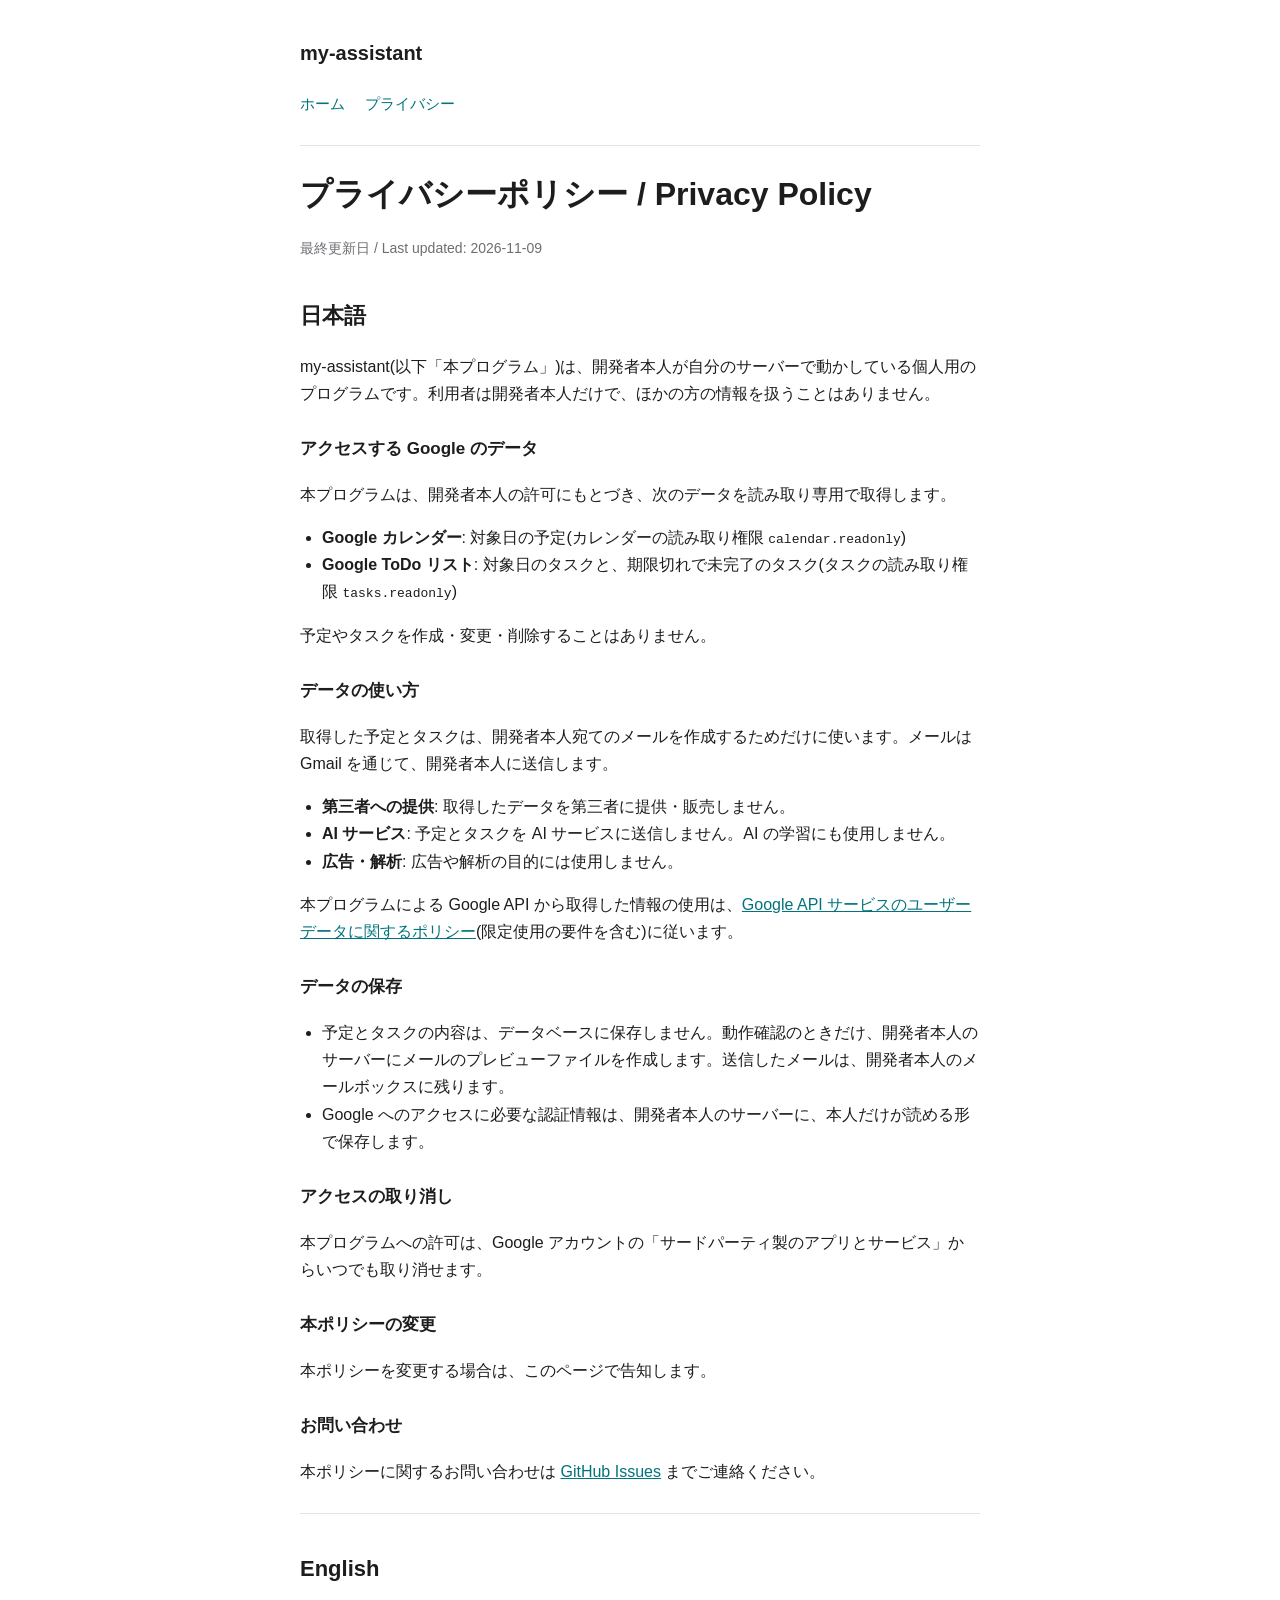
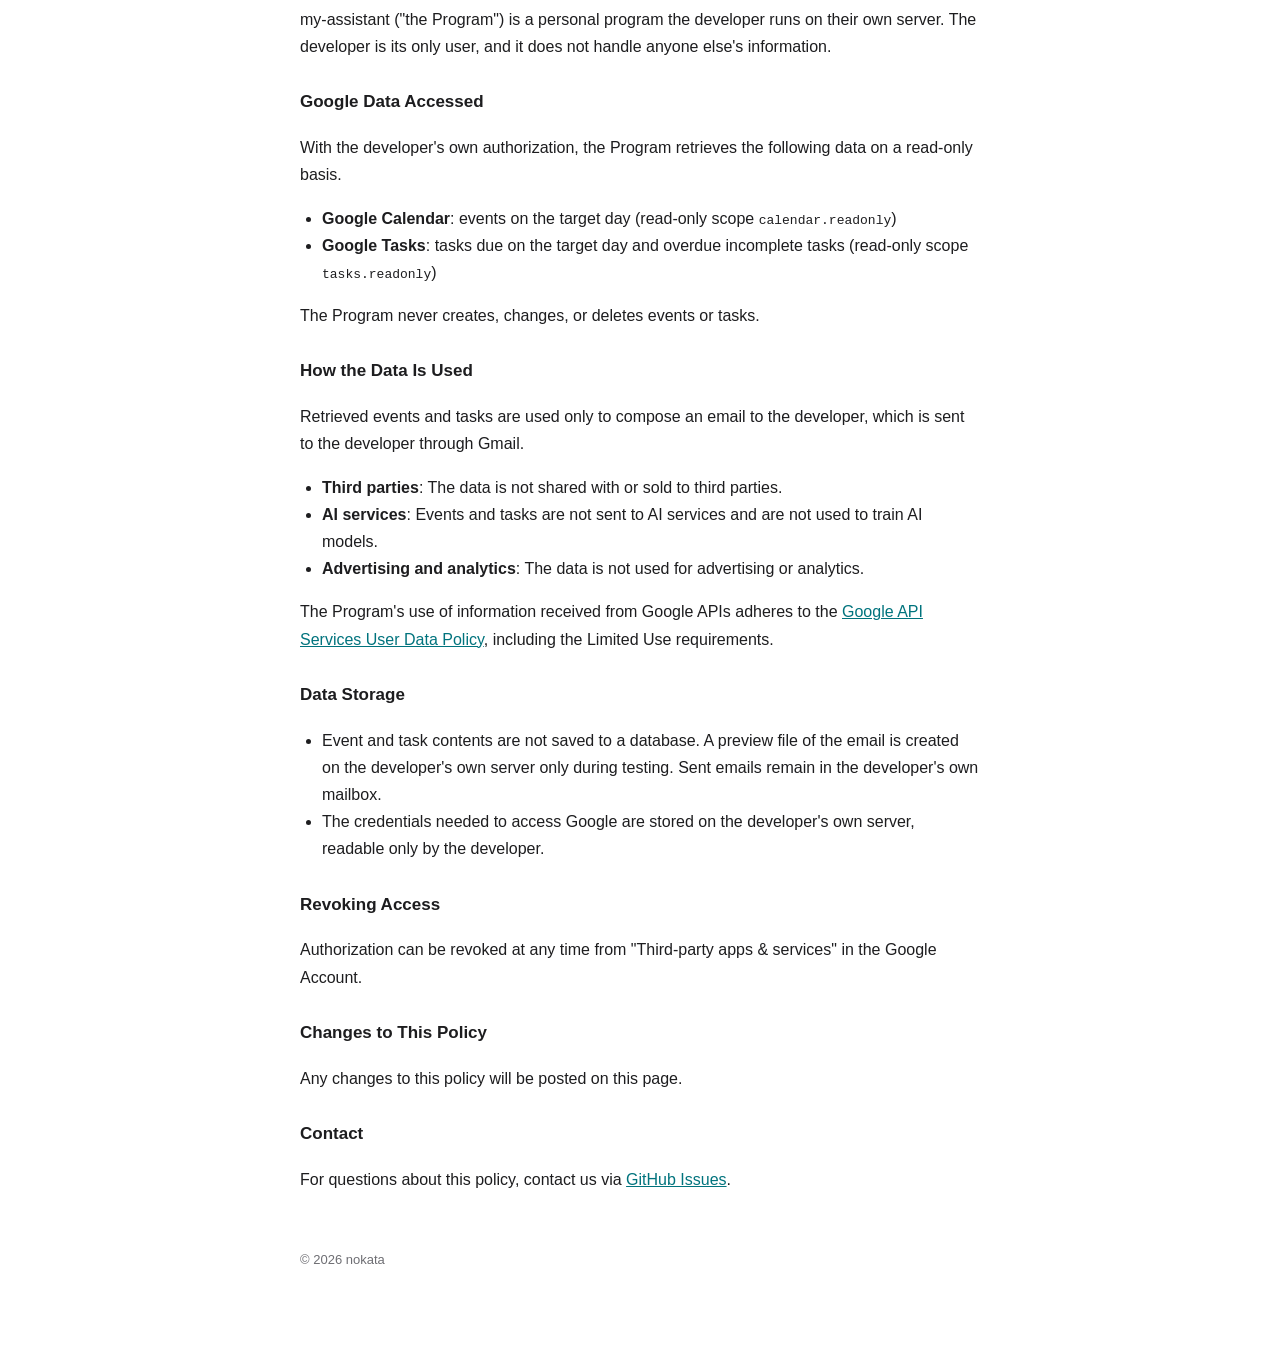
==== privacy.html @ a87ec619 "Add home and privacy policy pages Co-Authored-By: Claude Opus 5.5 <noreply@anthropic.com>" ====
<!doctype html>
<html lang="ja">
<head>
<meta charset="utf-8">
<meta name="viewport" content="width=device-width, initial-scale=1">
<title>my-assistant — プライバシーポリシー / Privacy Policy</title>
<link rel="stylesheet" href="style.css">
</head>
<body>
<div class="wrap">
  <header class="site">
    <h1>my-assistant</h1>
  </header>
  <nav>
    <a href="index.html">ホーム</a>
    <a href="privacy.html">プライバシー</a>
  </nav>
  <hr>

  <h1>プライバシーポリシー / Privacy Policy</h1>
  <p class="muted">最終更新日 / Last updated: 2026-11-09</p>

  <h2>日本語</h2>
  <p>my-assistant(以下「本プログラム」)は、開発者本人が自分のサーバーで動かしている個人用のプログラムです。利用者は開発者本人だけで、ほかの方の情報を扱うことはありません。</p>

  <h3>アクセスする Google のデータ</h3>
  <p>本プログラムは、開発者本人の許可にもとづき、次のデータを読み取り専用で取得します。</p>
  <ul>
    <li><strong>Google カレンダー</strong>: 対象日の予定(カレンダーの読み取り権限 <code>calendar.readonly</code>)</li>
    <li><strong>Google ToDo リスト</strong>: 対象日のタスクと、期限切れで未完了のタスク(タスクの読み取り権限 <code>tasks.readonly</code>)</li>
  </ul>
  <p>予定やタスクを作成・変更・削除することはありません。</p>

  <h3>データの使い方</h3>
  <p>取得した予定とタスクは、開発者本人宛てのメールを作成するためだけに使います。メールは Gmail を通じて、開発者本人に送信します。</p>
  <ul>
    <li><strong>第三者への提供</strong>: 取得したデータを第三者に提供・販売しません。</li>
    <li><strong>AI サービス</strong>: 予定とタスクを AI サービスに送信しません。AI の学習にも使用しません。</li>
    <li><strong>広告・解析</strong>: 広告や解析の目的には使用しません。</li>
  </ul>
  <p>本プログラムによる Google API から取得した情報の使用は、<a href="https://developers.google.com/terms/api-services-user-data-policy">Google API サービスのユーザーデータに関するポリシー</a>(限定使用の要件を含む)に従います。</p>

  <h3>データの保存</h3>
  <ul>
    <li>予定とタスクの内容は、データベースに保存しません。動作確認のときだけ、開発者本人のサーバーにメールのプレビューファイルを作成します。送信したメールは、開発者本人のメールボックスに残ります。</li>
    <li>Google へのアクセスに必要な認証情報は、開発者本人のサーバーに、本人だけが読める形で保存します。</li>
  </ul>

  <h3>アクセスの取り消し</h3>
  <p>本プログラムへの許可は、Google アカウントの「サードパーティ製のアプリとサービス」からいつでも取り消せます。</p>

  <h3>本ポリシーの変更</h3>
  <p>本ポリシーを変更する場合は、このページで告知します。</p>

  <h3>お問い合わせ</h3>
  <p>本ポリシーに関するお問い合わせは <a href="https://github.com/my-assistant-app/my-assistant-app.github.io/issues">GitHub Issues</a> までご連絡ください。</p>

  <hr>

  <h2>English</h2>
  <p>my-assistant ("the Program") is a personal program the developer runs on their own server. The developer is its only user, and it does not handle anyone else's information.</p>

  <h3>Google Data Accessed</h3>
  <p>With the developer's own authorization, the Program retrieves the following data on a read-only basis.</p>
  <ul>
    <li><strong>Google Calendar</strong>: events on the target day (read-only scope <code>calendar.readonly</code>)</li>
    <li><strong>Google Tasks</strong>: tasks due on the target day and overdue incomplete tasks (read-only scope <code>tasks.readonly</code>)</li>
  </ul>
  <p>The Program never creates, changes, or deletes events or tasks.</p>

  <h3>How the Data Is Used</h3>
  <p>Retrieved events and tasks are used only to compose an email to the developer, which is sent to the developer through Gmail.</p>
  <ul>
    <li><strong>Third parties</strong>: The data is not shared with or sold to third parties.</li>
    <li><strong>AI services</strong>: Events and tasks are not sent to AI services and are not used to train AI models.</li>
    <li><strong>Advertising and analytics</strong>: The data is not used for advertising or analytics.</li>
  </ul>
  <p>The Program's use of information received from Google APIs adheres to the <a href="https://developers.google.com/terms/api-services-user-data-policy">Google API Services User Data Policy</a>, including the Limited Use requirements.</p>

  <h3>Data Storage</h3>
  <ul>
    <li>Event and task contents are not saved to a database. A preview file of the email is created on the developer's own server only during testing. Sent emails remain in the developer's own mailbox.</li>
    <li>The credentials needed to access Google are stored on the developer's own server, readable only by the developer.</li>
  </ul>

  <h3>Revoking Access</h3>
  <p>Authorization can be revoked at any time from "Third-party apps &amp; services" in the Google Account.</p>

  <h3>Changes to This Policy</h3>
  <p>Any changes to this policy will be posted on this page.</p>

  <h3>Contact</h3>
  <p>For questions about this policy, contact us via <a href="https://github.com/my-assistant-app/my-assistant-app.github.io/issues">GitHub Issues</a>.</p>

  <footer>© 2026 nokata</footer>
</div>
</body>
</html>
---- style.css ----
:root {
  --bg: #ffffff;
  --fg: #1d1d1f;
  --muted: #6e6e73;
  --accent: #00737D;
  --gold: #E07A00;
  --card: #f5f5f7;
  --border: #e3e3e8;
}
@media (prefers-color-scheme: dark) {
  :root {
    --bg: #0f1220;
    --fg: #f2f2f5;
    --muted: #a1a1aa;
    --accent: #2BB8C2;
    --gold: #FFB81C;
    --card: #181c2e;
    --border: #2a2f45;
  }
}
* { box-sizing: border-box; }
html { -webkit-text-size-adjust: 100%; }
body {
  margin: 0;
  font-family: -apple-system, BlinkMacSystemFont, "Hiragino Kaku Gothic ProN", "Segoe UI", Roboto, sans-serif;
  line-height: 1.7;
  color: var(--fg);
  background: var(--bg);
  -webkit-font-smoothing: antialiased;
}
.wrap { max-width: 720px; margin: 0 auto; padding: 32px 20px 80px; }
header.site { display: flex; align-items: center; gap: 14px; padding: 8px 0 24px; }
header.site img { width: 44px; height: 44px; border-radius: 10px; border: 1px solid var(--border); }
header.site h1 { font-size: 20px; margin: 0; }
nav a { color: var(--accent); text-decoration: none; margin-right: 16px; font-size: 15px; }
nav a:hover { text-decoration: underline; }
hr { border: none; border-top: 1px solid var(--border); margin: 28px 0; }
h1 { line-height: 1.3; }
h2 { font-size: 22px; margin-top: 36px; }
h3 { font-size: 17px; margin-top: 28px; }
a { color: var(--accent); }
.muted { color: var(--muted); font-size: 14px; }
.lead { font-size: 18px; }
.hero { text-align: center; padding: 24px 0 8px; }
.hero img { width: 120px; height: 120px; border-radius: 27px; border: 1px solid var(--border); }
.hero h1 { font-size: 34px; margin: 16px 0 4px; }
.card { background: var(--card); border: 1px solid var(--border); border-radius: 12px; padding: 18px 20px; margin: 18px 0; }
.card h3 { margin-top: 0; }
.card h3::before { content: ""; display: inline-block; width: 4px; height: 0.9em; border-radius: 2px; background: var(--gold); margin-right: 10px; vertical-align: -0.05em; }
ul, ol { padding-left: 22px; }
footer { margin-top: 56px; color: var(--muted); font-size: 13px; }
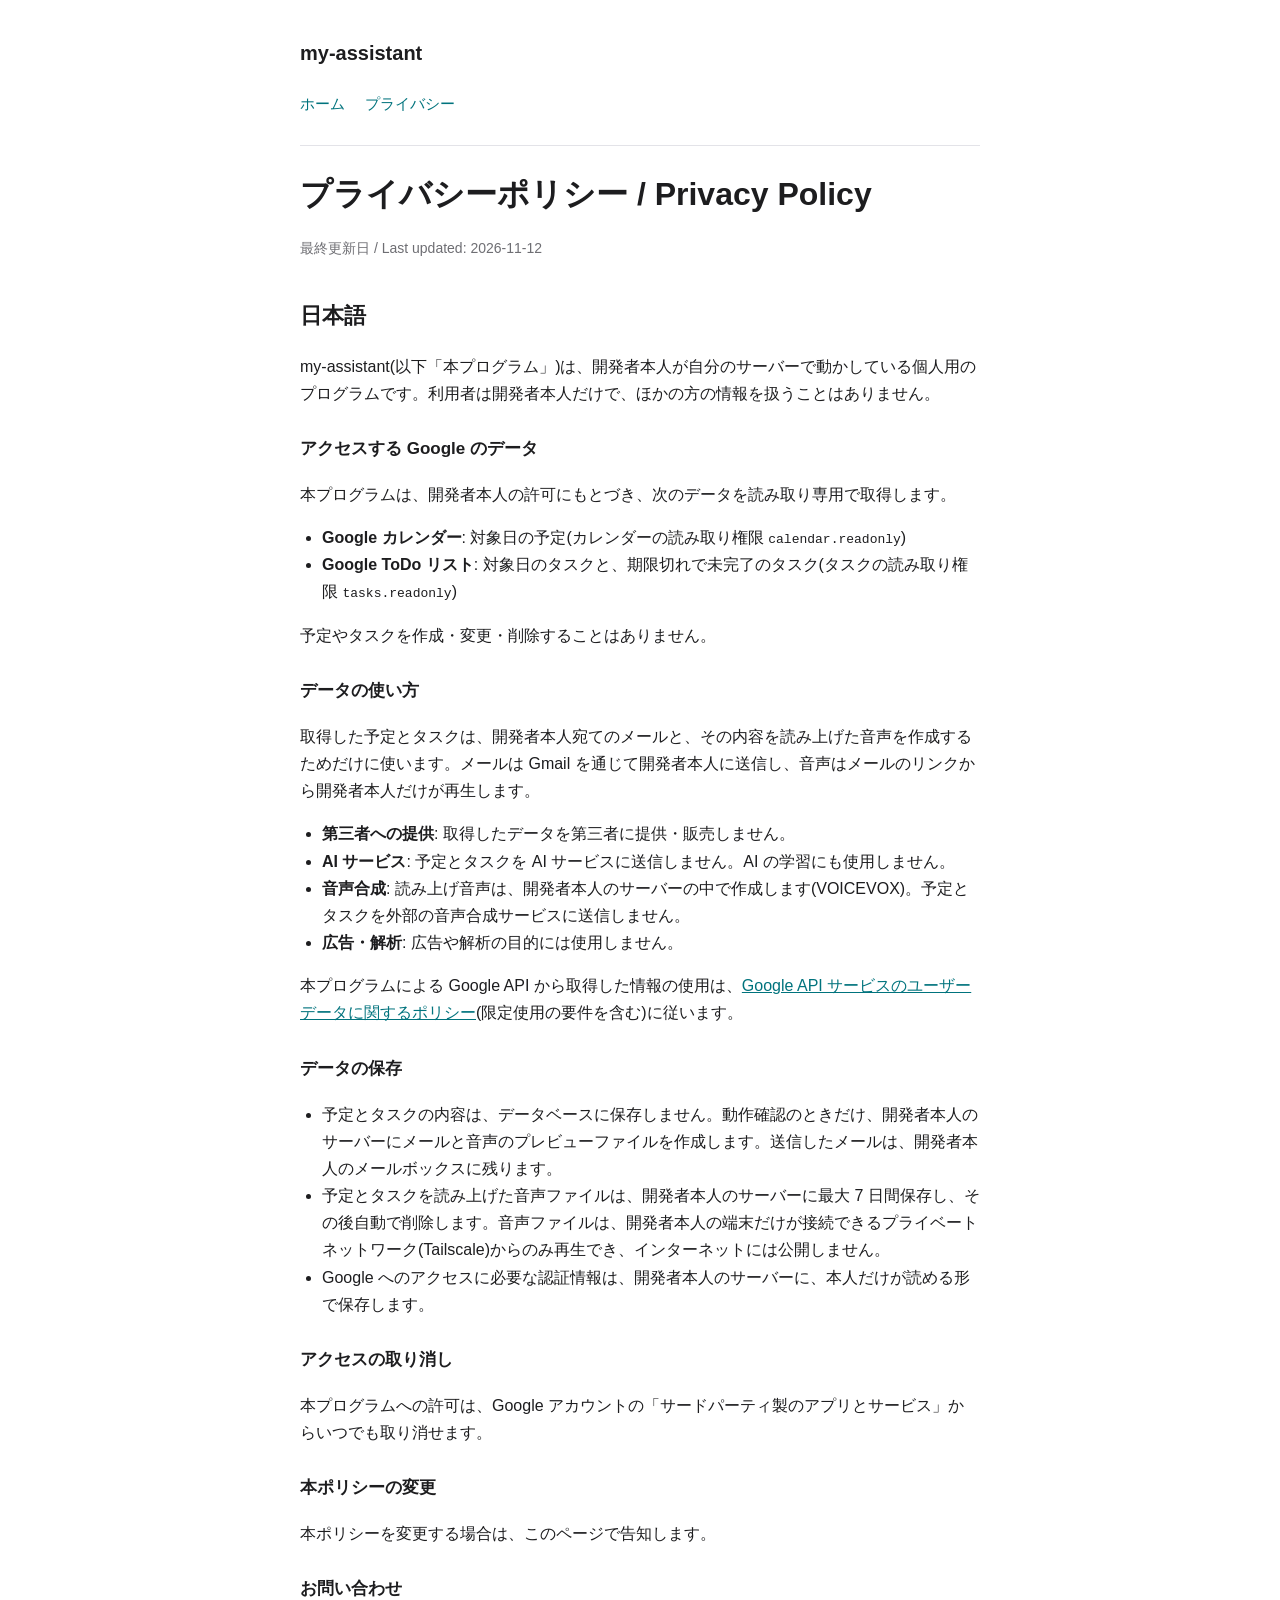
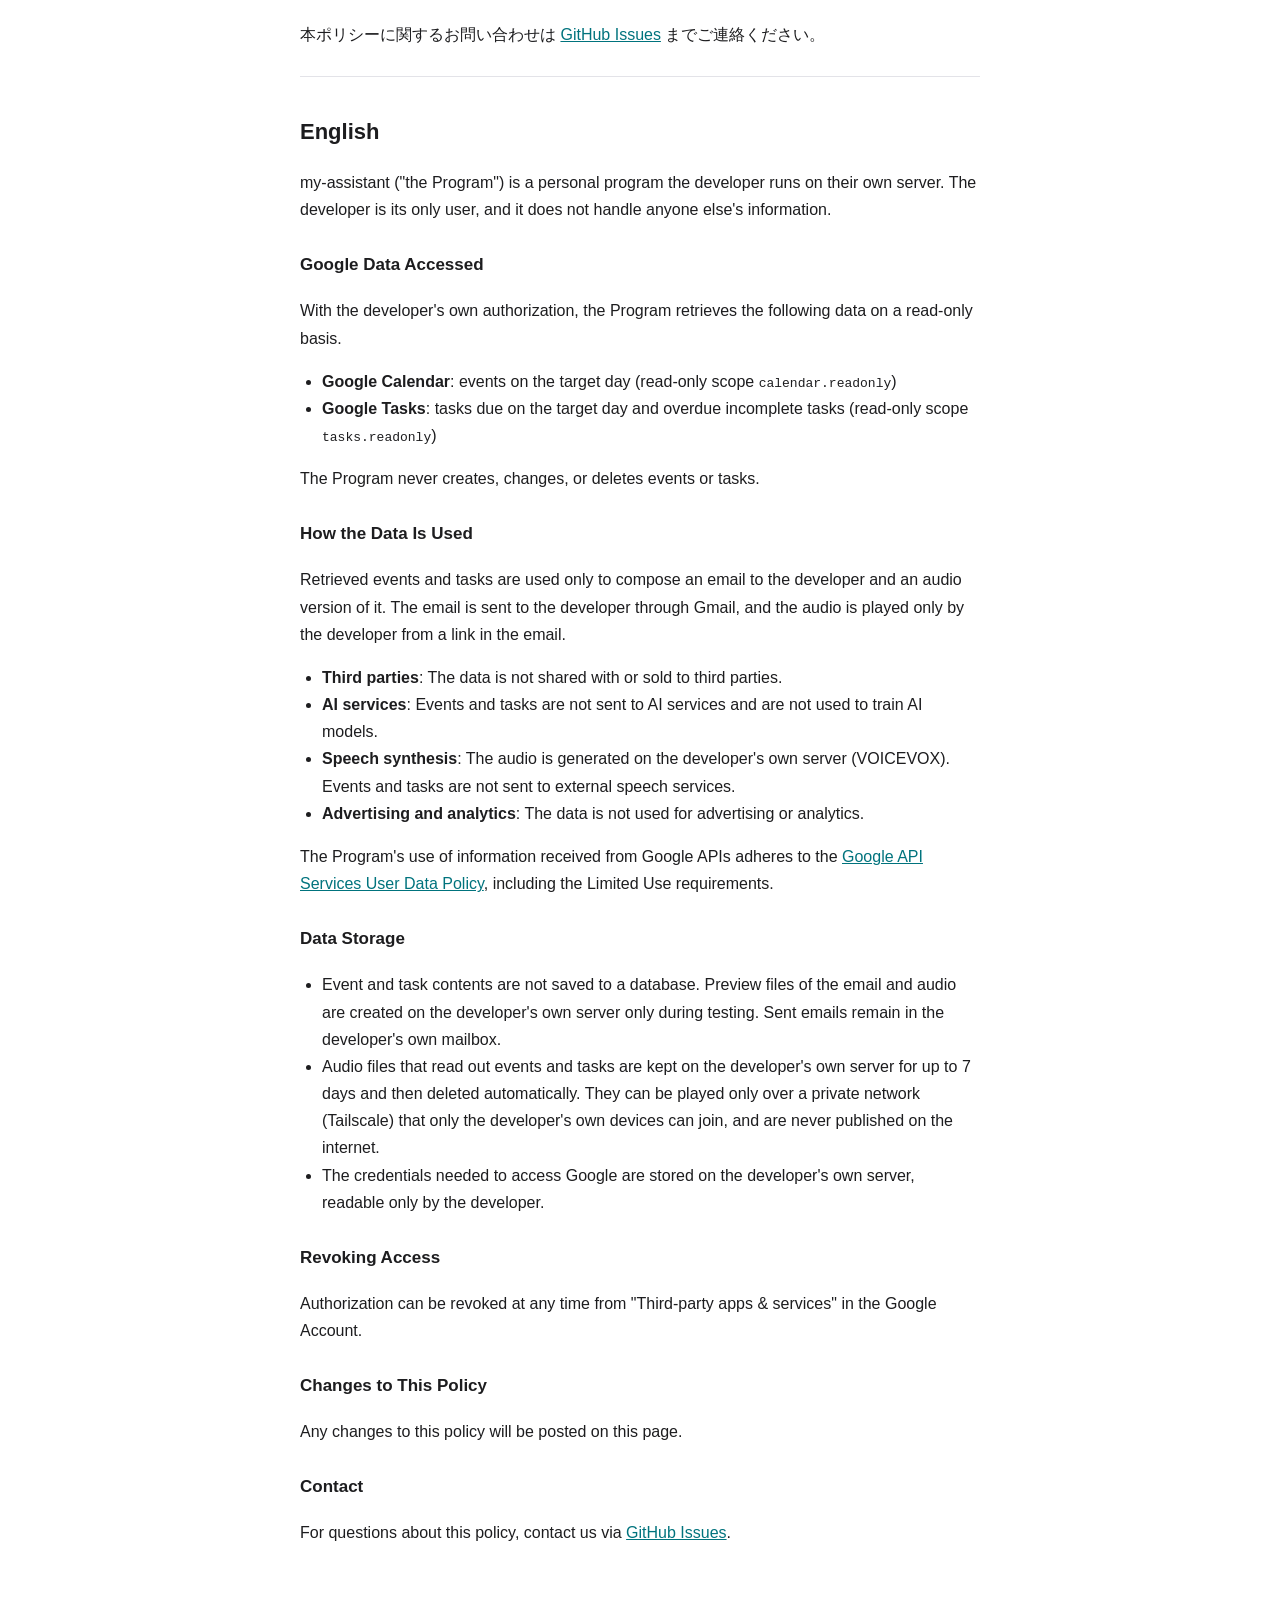
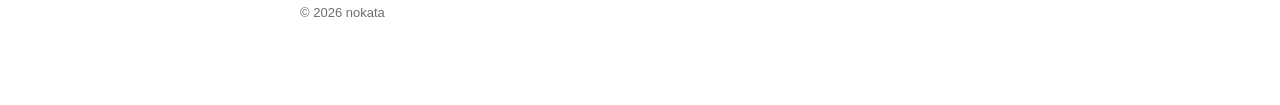
==== commit 7a25fe5f: "Describe the audio version of the briefing in the privacy policy Co-Authored-By: Claude Opus 5.5 <no" ====
--- a/privacy.html
+++ b/privacy.html
@@ -18,7 +18,7 @@
   <hr>
 
   <h1>プライバシーポリシー / Privacy Policy</h1>
-  <p class="muted">最終更新日 / Last updated: 2026-11-09</p>
+  <p class="muted">最終更新日 / Last updated: 2026-11-12</p>
 
   <h2>日本語</h2>
   <p>my-assistant(以下「本プログラム」)は、開発者本人が自分のサーバーで動かしている個人用のプログラムです。利用者は開発者本人だけで、ほかの方の情報を扱うことはありません。</p>
@@ -32,17 +32,19 @@
   <p>予定やタスクを作成・変更・削除することはありません。</p>
 
   <h3>データの使い方</h3>
-  <p>取得した予定とタスクは、開発者本人宛てのメールを作成するためだけに使います。メールは Gmail を通じて、開発者本人に送信します。</p>
+  <p>取得した予定とタスクは、開発者本人宛てのメールと、その内容を読み上げた音声を作成するためだけに使います。メールは Gmail を通じて開発者本人に送信し、音声はメールのリンクから開発者本人だけが再生します。</p>
   <ul>
     <li><strong>第三者への提供</strong>: 取得したデータを第三者に提供・販売しません。</li>
     <li><strong>AI サービス</strong>: 予定とタスクを AI サービスに送信しません。AI の学習にも使用しません。</li>
+    <li><strong>音声合成</strong>: 読み上げ音声は、開発者本人のサーバーの中で作成します(VOICEVOX)。予定とタスクを外部の音声合成サービスに送信しません。</li>
     <li><strong>広告・解析</strong>: 広告や解析の目的には使用しません。</li>
   </ul>
   <p>本プログラムによる Google API から取得した情報の使用は、<a href="https://developers.google.com/terms/api-services-user-data-policy">Google API サービスのユーザーデータに関するポリシー</a>(限定使用の要件を含む)に従います。</p>
 
   <h3>データの保存</h3>
   <ul>
-    <li>予定とタスクの内容は、データベースに保存しません。動作確認のときだけ、開発者本人のサーバーにメールのプレビューファイルを作成します。送信したメールは、開発者本人のメールボックスに残ります。</li>
+    <li>予定とタスクの内容は、データベースに保存しません。動作確認のときだけ、開発者本人のサーバーにメールと音声のプレビューファイルを作成します。送信したメールは、開発者本人のメールボックスに残ります。</li>
+    <li>予定とタスクを読み上げた音声ファイルは、開発者本人のサーバーに最大 7 日間保存し、その後自動で削除します。音声ファイルは、開発者本人の端末だけが接続できるプライベートネットワーク(Tailscale)からのみ再生でき、インターネットには公開しません。</li>
     <li>Google へのアクセスに必要な認証情報は、開発者本人のサーバーに、本人だけが読める形で保存します。</li>
   </ul>
 
@@ -69,17 +71,19 @@
   <p>The Program never creates, changes, or deletes events or tasks.</p>
 
   <h3>How the Data Is Used</h3>
-  <p>Retrieved events and tasks are used only to compose an email to the developer, which is sent to the developer through Gmail.</p>
+  <p>Retrieved events and tasks are used only to compose an email to the developer and an audio version of it. The email is sent to the developer through Gmail, and the audio is played only by the developer from a link in the email.</p>
   <ul>
     <li><strong>Third parties</strong>: The data is not shared with or sold to third parties.</li>
     <li><strong>AI services</strong>: Events and tasks are not sent to AI services and are not used to train AI models.</li>
+    <li><strong>Speech synthesis</strong>: The audio is generated on the developer's own server (VOICEVOX). Events and tasks are not sent to external speech services.</li>
     <li><strong>Advertising and analytics</strong>: The data is not used for advertising or analytics.</li>
   </ul>
   <p>The Program's use of information received from Google APIs adheres to the <a href="https://developers.google.com/terms/api-services-user-data-policy">Google API Services User Data Policy</a>, including the Limited Use requirements.</p>
 
   <h3>Data Storage</h3>
   <ul>
-    <li>Event and task contents are not saved to a database. A preview file of the email is created on the developer's own server only during testing. Sent emails remain in the developer's own mailbox.</li>
+    <li>Event and task contents are not saved to a database. Preview files of the email and audio are created on the developer's own server only during testing. Sent emails remain in the developer's own mailbox.</li>
+    <li>Audio files that read out events and tasks are kept on the developer's own server for up to 7 days and then deleted automatically. They can be played only over a private network (Tailscale) that only the developer's own devices can join, and are never published on the internet.</li>
     <li>The credentials needed to access Google are stored on the developer's own server, readable only by the developer.</li>
   </ul>
 
